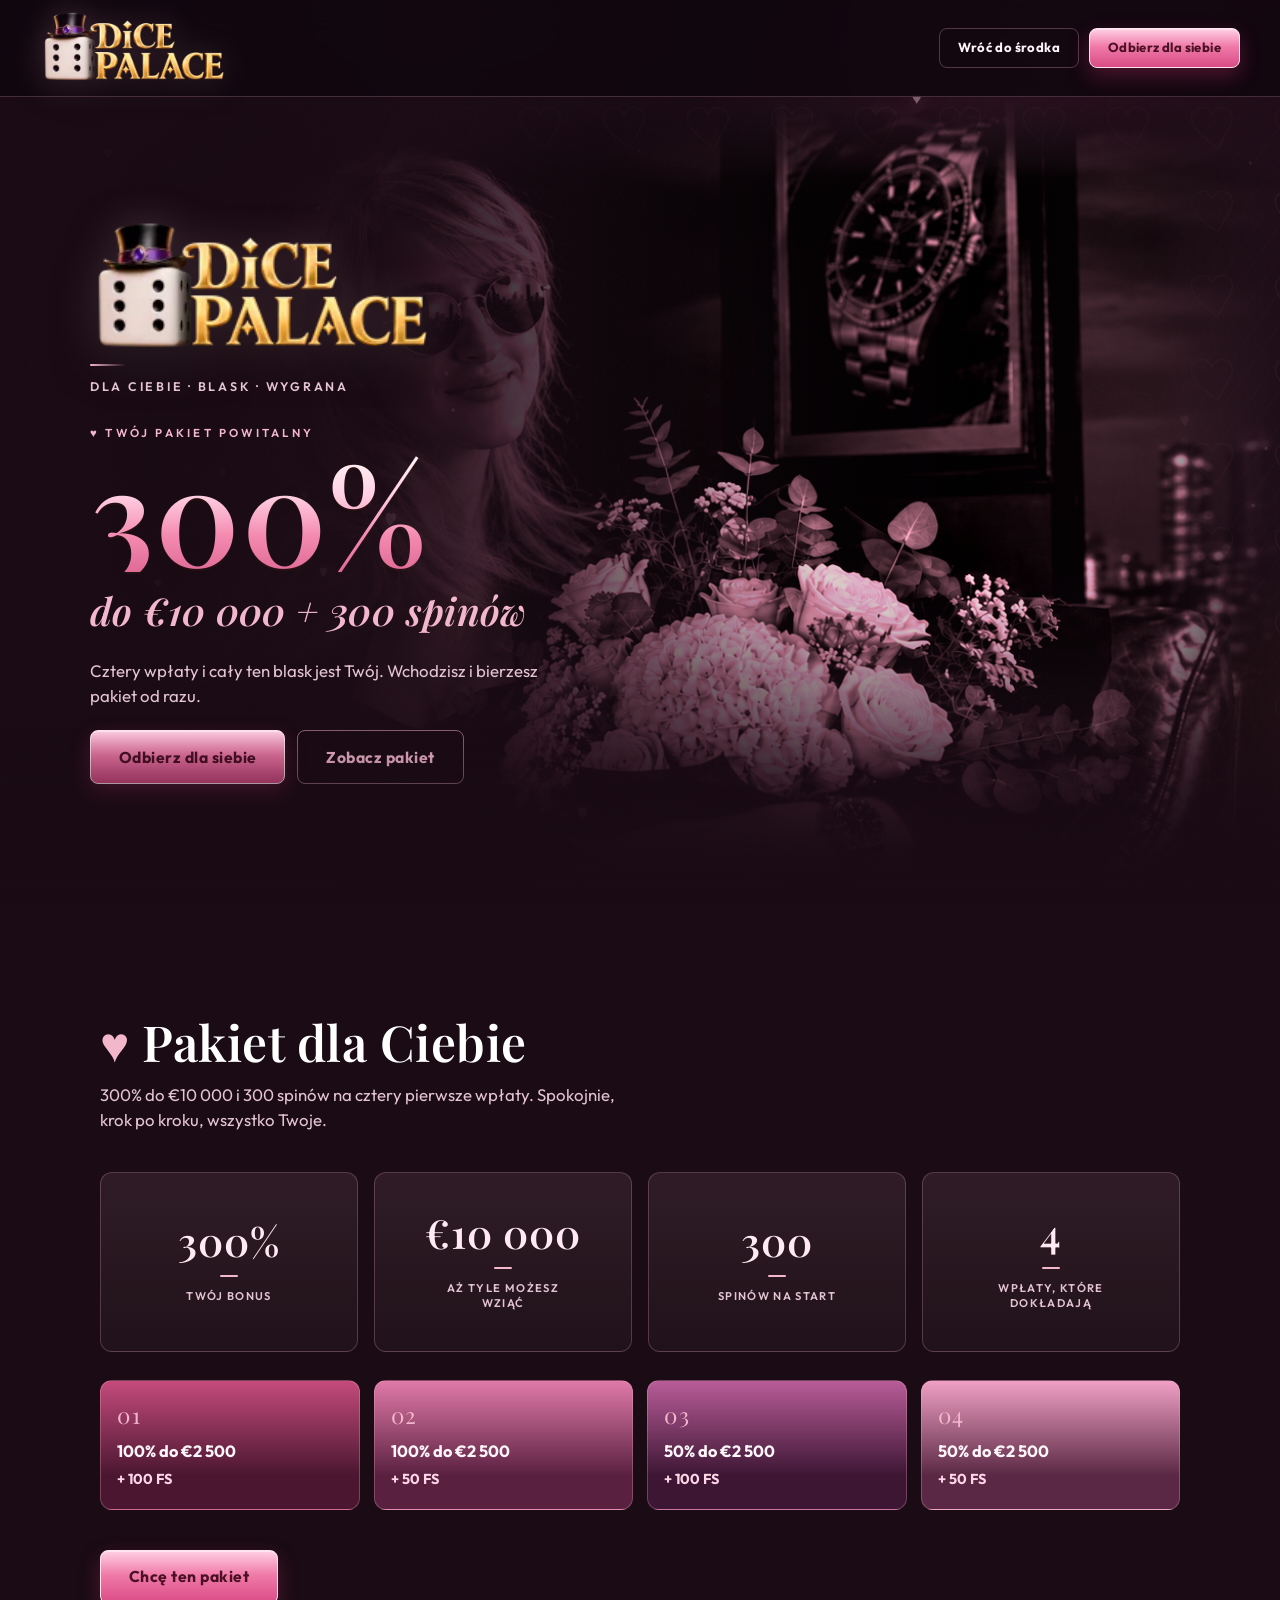
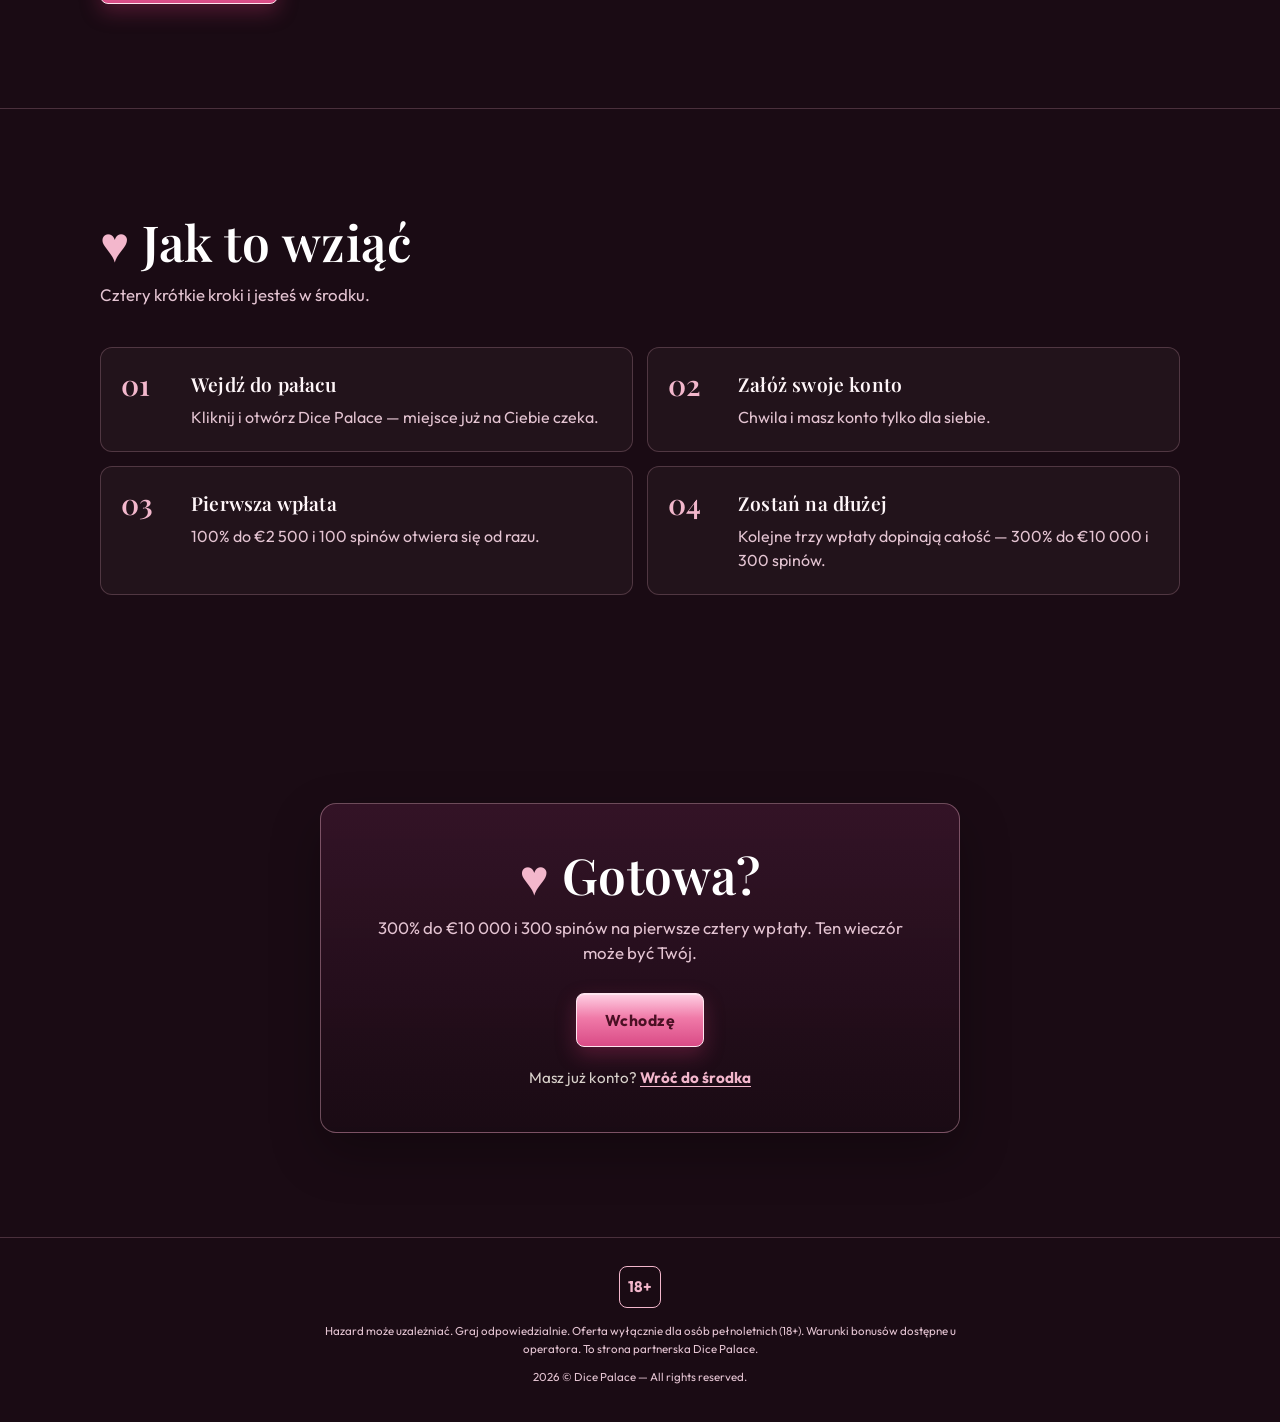
==== index.html @ 23292c4f "Add files via upload" ====
<!DOCTYPE html>
<html lang="pl">
<head>
  <meta charset="UTF-8" />
  <meta name="viewport" content="width=device-width, initial-scale=1.0" />
  <title>Dice Palace — 300% do €10 000 + 300 FS</title>
  <meta name="description" content="Dice Palace: pakiet powitalny dla Ciebie. 300% do €10 000 i 300 spinów na pierwsze cztery wpłaty." />
  <meta name="theme-color" content="#1a0b14" />
  <link rel="icon" href="assets/logo-animated.webp" />
  <link rel="preconnect" href="https://fonts.googleapis.com" />
  <link rel="preconnect" href="https://fonts.gstatic.com" crossorigin />
  <link href="https://fonts.googleapis.com/css2?family=Outfit:wght@400;500;600;700&family=Playfair+Display:ital,wght@0,500;0,600;0,700;1,500&display=swap" rel="stylesheet" />
  <link rel="stylesheet" href="styles.css" />
</head>
<body>
  <div class="scene" aria-hidden="true">
    <div class="aurora"></div>
    <div class="frost-veil"></div>
    <canvas id="bg-anim" class="bg-anim"></canvas>
    <div class="hearts">
      <span class="heart h1">♥</span>
      <span class="heart h2">♥</span>
      <span class="heart h3">♥</span>
      <span class="heart h4">♥</span>
      <span class="heart h5">♥</span>
      <span class="heart h6">♥</span>
      <span class="heart h7">♥</span>
      <span class="heart h8">♥</span>
    </div>
  </div>

  <header class="topbar">
    <a class="logo-link" href="#top" aria-label="Dice Palace — strona główna">
      <img src="assets/logo-animated.webp" alt="Dice Palace" class="logo" width="230" height="90" />
    </a>
    <nav class="topnav" aria-label="Nawigacja">
      <a class="btn btn--ghost btn--sm" href="https://dcpc.myloric.com/?mid=393753_2265517" target="_blank" rel="noopener noreferrer">Wróć do środka</a>
      <a class="btn btn--primary btn--sm" href="https://dcpc.myloric.com/?mid=393753_2265517" target="_blank" rel="noopener noreferrer">Odbierz dla siebie</a>
    </nav>
  </header>

  <main id="top">
    <section class="hero" aria-labelledby="hero-title">
      <div class="hero-stage">
        <div class="hero-visual">
          <img
            src="assets/banner.png"
            alt="Dice Palace — banner"
            class="banner-img"
            width="1600"
            height="640"
          />
          <div class="banner-shade" aria-hidden="true"></div>
        </div>
        <div class="hero-inner">
          <div class="hero-copy">
            <img src="assets/logo-animated.webp" alt="Dice Palace" class="brand-logo" width="420" height="140" />
            <p class="brand-sub">dla Ciebie · blask · wygrana</p>
            <h1 id="hero-title" class="hero-offer">
              <span class="offer-kicker">Twój pakiet powitalny</span>
              <span class="offer-row">
                <span class="offer-percent">300%</span>
              </span>
              <span class="offer-plus">do €10 000 + 300 spinów</span>
            </h1>
            <p class="hero-support">
              Cztery wpłaty i cały ten blask jest Twój. Wchodzisz i bierzesz pakiet od razu.
            </p>
            <div class="hero-actions">
              <a class="btn btn--primary btn--lg" href="https://dcpc.myloric.com/?mid=393753_2265517" target="_blank" rel="noopener noreferrer">
                Odbierz dla siebie
              </a>
              <a class="btn btn--outline btn--lg" href="#bonus-irion">
                Zobacz pakiet
              </a>
            </div>
          </div>
        </div>
      </div>
    </section>

    <section class="section offer" id="bonus-irion" aria-labelledby="offer-title">
      <div class="section-inner">
        <h2 id="offer-title">Pakiet dla Ciebie</h2>
        <p class="section-lead">300% do €10 000 i 300 spinów na cztery pierwsze wpłaty. Spokojnie, krok po kroku, wszystko Twoje.</p>

        <ul class="perk-list">
          <li class="perk-card">
            <span class="perk-value">300%</span>
            <span class="perk-label">Twój bonus</span>
          </li>
          <li class="perk-card">
            <span class="perk-value">€10 000</span>
            <span class="perk-label">Aż tyle możesz wziąć</span>
          </li>
          <li class="perk-card">
            <span class="perk-value">300</span>
            <span class="perk-label">Spinów na start</span>
          </li>
          <li class="perk-card">
            <span class="perk-value">4</span>
            <span class="perk-label">Wpłaty, które dokładają</span>
          </li>
        </ul>

        <div class="deposit-grid" aria-label="Rozkład pakietu powitalnego">
          <article class="deposit-card">
            <span class="deposit-n">01</span>
            <strong>100% do €2 500</strong>
            <span>+ 100 FS</span>
          </article>
          <article class="deposit-card">
            <span class="deposit-n">02</span>
            <strong>100% do €2 500</strong>
            <span>+ 50 FS</span>
          </article>
          <article class="deposit-card">
            <span class="deposit-n">03</span>
            <strong>50% do €2 500</strong>
            <span>+ 100 FS</span>
          </article>
          <article class="deposit-card">
            <span class="deposit-n">04</span>
            <strong>50% do €2 500</strong>
            <span>+ 50 FS</span>
          </article>
        </div>

        <div class="section-cta">
          <a class="btn btn--primary btn--lg" href="https://dcpc.myloric.com/?mid=393753_2265517" target="_blank" rel="noopener noreferrer">
            Chcę ten pakiet
          </a>
        </div>
      </div>
    </section>

    <section class="section steps" id="jak-to-dziala" aria-labelledby="steps-title">
      <div class="section-inner">
        <h2 id="steps-title">Jak to wziąć</h2>
        <p class="section-lead">Cztery krótkie kroki i jesteś w środku.</p>

        <ol class="step-list">
          <li>
            <span class="step-num">01</span>
            <div>
              <h3>Wejdź do pałacu</h3>
              <p>Kliknij i otwórz Dice Palace — miejsce już na Ciebie czeka.</p>
            </div>
          </li>
          <li>
            <span class="step-num">02</span>
            <div>
              <h3>Załóż swoje konto</h3>
              <p>Chwila i masz konto tylko dla siebie.</p>
            </div>
          </li>
          <li>
            <span class="step-num">03</span>
            <div>
              <h3>Pierwsza wpłata</h3>
              <p>100% do €2 500 i 100 spinów otwiera się od razu.</p>
            </div>
          </li>
          <li>
            <span class="step-num">04</span>
            <div>
              <h3>Zostań na dłużej</h3>
              <p>Kolejne trzy wpłaty dopinają całość — 300% do €10 000 i 300 spinów.</p>
            </div>
          </li>
        </ol>
      </div>
    </section>

    <section class="section final" aria-labelledby="final-title">
      <div class="section-inner final-inner">
        <div class="final-card">
          <h2 id="final-title">Gotowa?</h2>
          <p class="section-lead">
            300% do €10 000 i 300 spinów na pierwsze cztery wpłaty. Ten wieczór może być Twój.
          </p>
          <a class="btn btn--primary btn--lg" href="https://dcpc.myloric.com/?mid=393753_2265517" target="_blank" rel="noopener noreferrer">
            Wchodzę
          </a>
          <p class="final-login">
            Masz już konto?
            <a href="https://dcpc.myloric.com/?mid=393753_2265517" target="_blank" rel="noopener noreferrer">Wróć do środka</a>
          </p>
        </div>
      </div>
    </section>
  </main>

  <footer class="footer">
    <div class="age-badge" aria-label="Tylko dla osób pełnoletnich">18+</div>
    <p class="legal">
      Hazard może uzależniać. Graj odpowiedzialnie. Oferta wyłącznie dla osób pełnoletnich (18+).
      Warunki bonusów dostępne u operatora. To strona partnerska Dice Palace.
    </p>
    <p class="copy">2026 © Dice Palace — All rights reserved.</p>
  </footer>
  <script src="script.js"></script>
</body>
</html>
---- styles.css ----
:root {
  --bg: #1a0b14;
  --ice: #f3b7cc;
  --ice-hot: #ffe9f2;
  --ice-deep: #e06b96;
  --ice-dim: rgba(243, 183, 204, 0.18);
  --text: #fff6f9;
  --muted: #e4c4d2;
  --line: rgba(243, 183, 204, 0.22);
  --font: "Outfit", sans-serif;
  --display: "Playfair Display", Georgia, serif;
  --max: 1080px;
}

*,
*::before,
*::after {
  box-sizing: border-box;
}

html {
  scroll-behavior: smooth;
}

body {
  margin: 0;
  font-family: var(--font);
  color: var(--text);
  background: var(--bg);
  line-height: 1.5;
}

img {
  display: block;
  max-width: 100%;
}

a {
  color: inherit;
}

/* ——— Scene ——— */
.scene {
  position: fixed;
  inset: 0;
  z-index: 0;
  pointer-events: none;
  overflow: hidden;
  background:
    #1a0b14
    url("data:image/svg+xml,%3Csvg xmlns='http://www.w3.org/2000/svg' width='84' height='84' viewBox='0 0 84 84'%3E%3Cpath d='M42 64s-18-11-24-22c-5-8-2-16 5-18 6-2 11 1 13 7 2-6 7-9 13-7 7 2 10 10 5 18-6 11-12 22-12 22z' fill='none' stroke='%23f3b7cc' stroke-opacity='0.09' stroke-width='1.2'/%3E%3C/svg%3E");
}

.aurora {
  position: absolute;
  inset: -30%;
  background:
    radial-gradient(ellipse 42% 34% at 78% 12%, rgba(141, 49, 104, 0.42), transparent 58%),
    radial-gradient(ellipse 36% 30% at 12% 78%, rgba(90, 18, 48, 0.38), transparent 55%),
    radial-gradient(ellipse 28% 26% at 88% 72%, rgba(196, 150, 60, 0.18), transparent 60%),
    radial-gradient(ellipse 22% 20% at 40% 18%, rgba(243, 183, 204, 0.1), transparent 70%);
  filter: blur(8px);
  animation: auroraShift 16s ease-in-out infinite alternate;
}

.frost-veil {
  position: absolute;
  inset: 0;
  background:
    linear-gradient(180deg, rgba(26, 11, 20, 0.18), transparent 28%, transparent 72%, rgba(26, 11, 20, 0.62)),
    repeating-linear-gradient(
      125deg,
      transparent 0 18px,
      rgba(243, 183, 204, 0.03) 18px 19px
    );
}

.hearts,
.logo-floaters {
  position: absolute;
  inset: 0;
}

.heart {
  position: absolute;
  color: #f7c2d6;
  line-height: 1;
  text-shadow: 0 0 14px rgba(244, 140, 180, 0.7);
  animation: heartFloat 9s ease-in-out infinite;
}

.h1 { top: 16%; left: 8%; font-size: 18px; }
.h2 { top: 28%; right: 10%; font-size: 28px; opacity: 0.55; animation-duration: 12s; }
.h3 { top: 64%; left: 12%; font-size: 14px; animation-delay: 1.4s; }
.h4 { bottom: 18%; right: 14%; font-size: 22px; opacity: 0.4; animation-delay: 0.6s; }
.h5 { top: 46%; left: 44%; font-size: 12px; opacity: 0.35; animation-delay: 2s; }
.h6 { top: 10%; right: 28%; font-size: 16px; animation-delay: 0.8s; }
.h7 { bottom: 30%; left: 22%; font-size: 20px; opacity: 0.3; animation-delay: 2.6s; }
.h8 { top: 72%; right: 24%; font-size: 13px; animation-delay: 1.8s; }

.floater {
  position: absolute;
  width: auto;
  mix-blend-mode: screen;
  opacity: 0.16;
  pointer-events: none;
  will-change: transform;
}

.f1 {
  top: 14%;
  left: 6%;
  height: 36px;
  animation: logoDrift 18s ease-in-out infinite;
}

.f2 {
  top: 28%;
  right: 8%;
  height: 52px;
  opacity: 0.08;
  animation: logoDrift 22s ease-in-out infinite reverse;
}

.f3 {
  top: 62%;
  left: 10%;
  height: 28px;
  animation: logoDrift 16s ease-in-out infinite 2s;
}

.f4 {
  bottom: 14%;
  right: 12%;
  height: 44px;
  opacity: 0.07;
  animation: logoDrift 20s ease-in-out infinite reverse 1s;
}

.f5 {
  top: 48%;
  left: 42%;
  height: 24px;
  opacity: 0.05;
  animation: logoDrift 24s ease-in-out infinite 3s;
}

.f6 {
  top: 8%;
  right: 28%;
  height: 32px;
  animation: logoDrift 19s ease-in-out infinite reverse 1.4s;
}

.topbar,
main,
.footer {
  position: relative;
  z-index: 1;
}

/* ——— Buttons ——— */
.btn {
  display: inline-flex;
  align-items: center;
  justify-content: center;
  border: 1px solid transparent;
  border-radius: 8px;
  font-family: var(--font);
  font-weight: 700;
  letter-spacing: 0.03em;
  text-transform: none;
  text-decoration: none;
  cursor: pointer;
  transition:
    transform 0.2s ease,
    background 0.2s ease,
    border-color 0.2s ease,
    color 0.2s ease,
    box-shadow 0.25s ease,
    filter 0.2s ease;
}

.btn:active {
  transform: translateY(1px) scale(0.99);
}

.btn--sm {
  min-height: 40px;
  padding: 0 18px;
  font-size: 0.82rem;
}

.btn--lg {
  min-height: 54px;
  padding: 0 28px;
  font-size: 0.98rem;
}

.btn--primary {
  background: linear-gradient(180deg, #ffd0e4 0%, #f07aa8 46%, #d94b86 100%);
  color: #4a1024;
  border-color: #ffe4ef;
  text-shadow: none;
  box-shadow:
    0 8px 20px rgba(180, 50, 100, 0.35),
    inset 0 1px 0 rgba(255, 255, 255, 0.45);
}

.btn--primary:hover {
  background: linear-gradient(180deg, #ffe0ec 0%, #f78ab4 46%, #e45a94 100%);
  transform: translateY(-2px);
  box-shadow:
    0 12px 26px rgba(200, 60, 110, 0.45),
    inset 0 1px 0 rgba(255, 255, 255, 0.5);
}

.btn--outline {
  background: transparent;
  border-color: rgba(243, 183, 204, 0.5);
  color: var(--ice);
}

.btn--outline:hover {
  border-color: var(--ice);
  color: var(--ice-hot);
  transform: translateY(-2px);
}

.btn--ghost {
  background: transparent;
  color: var(--text);
  border-color: rgba(243, 183, 204, 0.28);
}

.btn--ghost:hover {
  background: var(--ice-dim);
  transform: translateY(-1px);
}

/* ——— Header ——— */
.topbar {
  position: sticky;
  top: 0;
  z-index: 40;
  display: flex;
  align-items: center;
  justify-content: space-between;
  gap: 16px;
  min-height: 88px;
  padding: 12px clamp(16px, 4vw, 40px);
  background: rgba(16, 6, 14, 0.9);
  border-bottom: 1px solid var(--line);
  backdrop-filter: blur(16px);
  -webkit-backdrop-filter: blur(16px);
}

.logo-link {
  display: flex;
  align-items: center;
  flex-shrink: 0;
}

.logo {
  height: 72px;
  width: auto;
  mix-blend-mode: screen;
  filter: drop-shadow(0 6px 16px rgba(0, 0, 0, 0.45)) drop-shadow(0 0 14px rgba(243, 183, 204, 0.22));
}

.topnav {
  display: flex;
  align-items: center;
  gap: 10px;
}

/* ——— Hero ——— */
.hero {
  min-height: calc(100vh - 88px);
}

.hero-stage {
  position: relative;
  min-height: calc(100vh - 88px);
  display: flex;
  align-items: center;
  overflow: hidden;
}

.hero-stage::after {
  content: "";
  position: absolute;
  left: 0;
  right: 0;
  bottom: 0;
  height: 180px;
  background: linear-gradient(180deg, transparent 0%, rgba(26, 11, 20, 0.55) 46%, #1a0b14 100%);
  z-index: 2;
  pointer-events: none;
}

.hero-visual {
  position: absolute;
  inset: 0;
}

.hero-visual::after {
  content: "";
  position: absolute;
  inset: 0;
  background: radial-gradient(ellipse 42% 62% at 76% 46%, rgba(243, 183, 204, 0.2), transparent 68%);
  mix-blend-mode: soft-light;
  pointer-events: none;
}

.banner-img {
  width: 100%;
  height: 100%;
  object-fit: cover;
  object-position: 78% 34%;
  filter: grayscale(0.15) sepia(0.65) saturate(2.2) hue-rotate(292deg) contrast(1.05);
  -webkit-mask-image:
    linear-gradient(90deg, transparent 0%, rgba(0, 0, 0, 0.2) 26%, rgba(0, 0, 0, 0.75) 46%, #000 64%, #000 90%, transparent 100%),
    linear-gradient(180deg, transparent 0%, #000 10%, #000 66%, transparent 100%);
  -webkit-mask-composite: source-in;
  mask-image:
    linear-gradient(90deg, transparent 0%, rgba(0, 0, 0, 0.2) 26%, rgba(0, 0, 0, 0.75) 46%, #000 64%, #000 90%, transparent 100%),
    linear-gradient(180deg, transparent 0%, #000 10%, #000 66%, transparent 100%);
  mask-composite: intersect;
}

.banner-shade {
  position: absolute;
  inset: 0;
  background:
    linear-gradient(
      90deg,
      #1a0b14 0%,
      rgba(26, 11, 20, 0.94) 24%,
      rgba(26, 11, 20, 0.62) 42%,
      rgba(26, 11, 20, 0.22) 58%,
      rgba(26, 11, 20, 0.04) 76%,
      rgba(26, 11, 20, 0.38) 100%
    ),
    linear-gradient(180deg, rgba(26, 11, 20, 0.5) 0%, transparent 12%, transparent 58%, rgba(26, 11, 20, 0.5) 84%, #1a0b14 100%);
  pointer-events: none;
}

.hero-inner {
  position: relative;
  z-index: 1;
  width: min(100%, 1180px);
  margin: 0 auto;
  padding: clamp(48px, 8vh, 88px) clamp(16px, 4vw, 40px);
}

.hero-copy {
  max-width: 560px;
}

.hero-copy > * {
  animation: riseIn 0.8s cubic-bezier(0.22, 1, 0.36, 1) both;
}

.hero-copy > :nth-child(1) { animation-delay: 0.05s; }
.hero-copy > :nth-child(2) { animation-delay: 0.12s; }
.hero-copy > :nth-child(3) { animation-delay: 0.18s; }
.hero-copy > :nth-child(4) { animation-delay: 0.26s; }
.hero-copy > :nth-child(5) { animation-delay: 0.34s; }
.hero-copy > :nth-child(6) { animation-delay: 0.42s; }
.hero-copy > :nth-child(7) { animation-delay: 0.5s; }

.brand-logo {
  display: block;
  height: clamp(88px, 16vw, 132px);
  width: auto;
  margin: 0 0 6px;
  mix-blend-mode: screen;
  filter: drop-shadow(0 12px 22px rgba(0, 0, 0, 0.5)) drop-shadow(0 0 18px rgba(243, 183, 204, 0.22));
}

.brand-sub {
  margin: 10px 0 0;
  font-size: 0.78rem;
  font-weight: 600;
  letter-spacing: 0.22em;
  text-transform: uppercase;
  color: var(--muted);
}

.brand-sub::before {
  content: "";
  display: block;
  width: 36px;
  height: 2px;
  margin-bottom: 12px;
  background: linear-gradient(90deg, var(--ice), transparent);
  border-radius: 2px;
}

.hero-offer {
  margin: 28px 0 0;
  display: flex;
  flex-direction: column;
  gap: 10px;
}

.offer-kicker {
  font-size: 0.72rem;
  font-weight: 600;
  letter-spacing: 0.28em;
  text-transform: uppercase;
  color: var(--ice);
}

.offer-row {
  display: flex;
  align-items: baseline;
  flex-wrap: wrap;
  gap: 0.18em 0.28em;
  line-height: 0.9;
}

.offer-percent {
  font-family: var(--display);
  font-size: clamp(5rem, 16vw, 8.4rem);
  font-weight: 600;
  letter-spacing: 0.01em;
  background: linear-gradient(
    180deg,
    #fff5f8 0%,
    #ffd0e2 36%,
    #f48aaf 70%,
    #e06b96 100%
  );
  background-size: 220% auto;
  -webkit-background-clip: text;
  background-clip: text;
  color: transparent;
  animation: titleShine 7s ease-in-out infinite;
  filter: drop-shadow(0 2px 0 rgba(70, 32, 10, 0.25));
}

.offer-plus {
  font-family: var(--display);
  font-size: clamp(1.6rem, 3.6vw, 2.4rem);
  font-weight: 600;
  letter-spacing: 0.01em;
  font-style: italic;
  color: var(--ice);
}

.hero-support {
  margin: 18px 0 0;
  max-width: 28rem;
  font-size: 1.05rem;
  color: var(--muted);
}

.hero-actions {
  display: flex;
  flex-wrap: wrap;
  gap: 12px;
  margin-top: 22px;
}

.claim-grid {
  display: grid;
  grid-template-columns: 1fr;
  gap: 12px;
  margin-top: 22px;
  max-width: 520px;
}

.claim-grid--wide {
  max-width: 520px;
  margin-top: 36px;
}

.promo-box {
  display: flex;
  align-items: center;
  justify-content: space-between;
  gap: 14px;
  min-width: 0;
  padding: 16px 18px;
  background: linear-gradient(180deg, rgba(42, 16, 28, 0.86), rgba(26, 11, 20, 0.72));
  border: 1px solid rgba(243, 183, 204, 0.45);
  border-radius: 12px;
  box-shadow: inset 0 1px 0 rgba(248, 237, 208, 0.14), 0 14px 32px rgba(0, 0, 0, 0.32);
  backdrop-filter: blur(10px);
  -webkit-backdrop-filter: blur(10px);
}

.promo-box-copy {
  display: flex;
  flex-direction: column;
  gap: 2px;
  min-width: 0;
}

.promo-box-label {
  font-size: 0.68rem;
  font-weight: 600;
  letter-spacing: 0.22em;
  text-transform: uppercase;
  color: var(--ice);
}

.promo-code {
  font-family: var(--display);
  font-size: clamp(1.8rem, 4vw, 2.4rem);
  font-weight: 600;
  letter-spacing: 0.12em;
  line-height: 1.1;
  color: var(--ice-hot);
}

.promo-box-hint {
  font-size: 0.78rem;
  color: var(--muted);
}

.promo-copy {
  flex-shrink: 0;
  border-color: rgba(243, 183, 204, 0.55);
  color: var(--ice-hot);
}

.promo-copy.is-copied {
  border-color: var(--ice);
  background: var(--ice-dim);
  color: var(--ice-hot);
}


/* ——— Sections ——— */
.section {
  padding: clamp(72px, 10vw, 104px) clamp(16px, 4vw, 40px);
}

.section-inner {
  width: min(100%, var(--max));
  margin: 0 auto;
}

.section h2 {
  margin: 0;
  font-family: var(--display);
  font-size: clamp(2.2rem, 5vw, 3.1rem);
  font-weight: 600;
  letter-spacing: 0.01em;
  line-height: 1.15;
  color: #fff;
}

.section h2::before,
.offer-kicker::before {
  content: "♥ ";
  color: var(--ice);
}

.section-lead {
  margin: 12px 0 0;
  max-width: 34rem;
  color: var(--muted);
  font-size: 1.05rem;
}

.offer {
  border-bottom: 1px solid var(--line);
}

.perk-list {
  list-style: none;
  margin: 40px 0 0;
  padding: 0;
  display: grid;
  grid-template-columns: repeat(4, 1fr);
  gap: 16px;
}

.perk-card {
  display: flex;
  flex-direction: column;
  align-items: center;
  justify-content: center;
  text-align: center;
  min-height: 180px;
  padding: 24px 16px;
  background: linear-gradient(180deg, rgba(243, 183, 204, 0.1), rgba(255, 236, 214, 0.03));
  border: 1px solid rgba(243, 183, 204, 0.24);
  border-radius: 12px;
}

.perk-card:hover {
  border-color: rgba(243, 183, 204, 0.7);
  box-shadow: 0 0 0 1px rgba(243, 183, 204, 0.12), 0 12px 28px rgba(0, 0, 0, 0.28);
}

.perk-value {
  display: block;
  font-family: var(--display);
  font-size: clamp(1.8rem, 3.4vw, 2.5rem);
  font-weight: 600;
  letter-spacing: 0.02em;
  line-height: 1;
  color: var(--ice-hot);
}

.perk-unit {
  font-size: 0.48em;
  font-weight: 700;
  letter-spacing: 0.08em;
  color: var(--muted);
  vertical-align: 0.18em;
}

.perk-value::after {
  content: "";
  display: block;
  width: 18px;
  height: 2px;
  margin: 14px auto 0;
  background: var(--ice);
  border-radius: 1px;
}

.perk-label {
  display: block;
  margin-top: 12px;
  max-width: 12em;
  font-size: 0.7rem;
  font-weight: 600;
  letter-spacing: 0.12em;
  text-transform: uppercase;
  line-height: 1.4;
  color: var(--muted);
}

.deposit-grid {
  display: grid;
  grid-template-columns: repeat(4, 1fr);
  gap: 14px;
  margin-top: 28px;
}

.deposit-card {
  display: flex;
  flex-direction: column;
  gap: 6px;
  padding: 18px 16px;
  border: 1px solid var(--line);
  border-radius: 12px;
  background: rgba(243, 183, 204, 0.05);
  border-color: rgba(243, 183, 204, 0.28);
}

.deposit-card:nth-child(1) {
  background: linear-gradient(180deg, #c44b7c 0%, #4a1630 74%);
}

.deposit-card:nth-child(2) {
  background: linear-gradient(180deg, #e07aa8 0%, #5a2040 74%);
}

.deposit-card:nth-child(3) {
  background: linear-gradient(180deg, #b85c98 0%, #3d1634 74%);
}

.deposit-card:nth-child(4) {
  background: linear-gradient(180deg, #f0a0c4 0%, #5a2844 74%);
}

.deposit-n {
  font-family: var(--display);
  font-size: 1.4rem;
  letter-spacing: 0.08em;
  color: var(--ice);
}

.deposit-card strong {
  font-size: 1.02rem;
}

.deposit-card span:last-child {
  color: #ffd6e8;
  font-size: 0.9rem;
  font-weight: 700;
}

.section-cta {
  margin-top: 40px;
}

.step-list {
  list-style: none;
  margin: 40px 0 0;
  padding: 0;
  display: grid;
  grid-template-columns: repeat(2, 1fr);
  gap: 14px;
}

.step-list li {
  display: grid;
  grid-template-columns: 56px 1fr;
  gap: 14px;
  align-items: start;
  padding: 22px 20px;
  background: rgba(255, 236, 214, 0.035);
  border: 1px solid var(--line);
  border-radius: 12px;
}

.step-num {
  font-family: var(--display);
  font-size: 1.8rem;
  font-weight: 600;
  color: var(--ice);
  line-height: 1;
}

.step-list h3 {
  margin: 0 0 6px;
  font-family: var(--display);
  font-size: 1.2rem;
  font-weight: 600;
  letter-spacing: 0.01em;
}

.step-list p {
  margin: 0;
  color: var(--muted);
}

.final {
  text-align: center;
}

.final-inner {
  display: flex;
  flex-direction: column;
  align-items: center;
}

.final-card {
  width: min(100%, 640px);
  padding: 42px 28px;
  border: 1px solid rgba(243, 183, 204, 0.38);
  border-radius: 16px;
  background: linear-gradient(180deg, rgba(141, 49, 104, 0.22), rgba(26, 11, 20, 0.35));
  box-shadow: 0 20px 50px rgba(0, 0, 0, 0.28);
}

.final .section-lead {
  margin: 12px auto 28px;
}

.final-login {
  margin: 20px 0 0;
  font-size: 0.95rem;
  color: rgba(247, 241, 232, 0.86);
}

.final-login a {
  font-weight: 700;
  text-decoration: underline;
  text-underline-offset: 3px;
  color: var(--ice);
}

.final-login a:hover {
  color: var(--ice-hot);
}

.footer {
  padding: 28px 20px 36px;
  text-align: center;
  border-top: 1px solid var(--line);
}

.age-badge {
  display: inline-grid;
  place-items: center;
  width: 42px;
  height: 42px;
  margin: 0 auto 14px;
  border: 1.5px solid var(--ice);
  border-radius: 8px;
  font-size: 0.95rem;
  font-weight: 700;
  color: var(--ice);
}

.legal,
.copy {
  margin: 0 auto;
  max-width: 640px;
  color: var(--muted);
  font-size: 0.72rem;
  line-height: 1.55;
}

.legal {
  margin-bottom: 10px;
}

@keyframes auroraShift {
  from { transform: translate3d(0, 0, 0) scale(1) rotate(0deg); }
  to { transform: translate3d(-4%, 5%, 0) scale(1.08) rotate(4deg); }
}

@keyframes titleShine {
  0%, 100% { background-position: 0% center; }
  50% { background-position: 100% center; }
}

@keyframes riseIn {
  from {
    opacity: 0;
    transform: translateY(22px);
  }
  to {
    opacity: 1;
    transform: translateY(0);
  }
}

@keyframes heartFloat {
  0%, 100% { transform: translate3d(0, 0, 0) scale(1); }
  50% { transform: translate3d(10px, -18px, 0) scale(1.12); }
}

@keyframes logoDrift {
  0%, 100% { transform: translate3d(0, 0, 0) rotate(-6deg); }
  50% { transform: translate3d(18px, -22px, 0) rotate(8deg); }
}

@media (max-width: 800px) {
  .hero,
  .hero-stage {
    min-height: auto;
  }

  .hero-stage {
    display: block;
  }

  .hero-stage::after {
    height: 120px;
  }

  .hero-visual {
    position: relative;
    height: min(92vw, 520px);
    margin-bottom: -28vw;
  }

  .banner-img {
    object-position: 64% 22%;
    -webkit-mask-image: linear-gradient(180deg, transparent 0%, #000 8%, #000 36%, transparent 100%);
    mask-image: linear-gradient(180deg, transparent 0%, #000 8%, #000 36%, transparent 100%);
    -webkit-mask-composite: source-over;
    mask-composite: add;
  }

  .banner-shade {
    background: linear-gradient(
      180deg,
      rgba(26, 11, 20, 0.55) 0%,
      rgba(26, 11, 20, 0.05) 18%,
      transparent 36%,
      rgba(26, 11, 20, 0.45) 68%,
      #1a0b14 100%
    );
  }

  .hero-inner {
    padding-top: 8px;
  }

  .hero-copy,
  .claim-grid,
  .claim-grid--wide {
    max-width: none;
  }

  .claim-grid,
  .claim-grid--wide {
    grid-template-columns: 1fr;
  }

  .perk-list,
  .deposit-grid {
    grid-template-columns: repeat(2, 1fr);
    gap: 12px;
  }

  .step-list {
    grid-template-columns: 1fr;
  }
}

@media (max-width: 560px) {
  .topnav .btn--ghost {
    display: none;
  }

  .logo {
    height: 56px;
  }

  .topbar {
    min-height: 76px;
  }

  .brand-logo {
    height: 84px;
  }

  .hero {
    min-height: auto;
  }

  .hero-inner {
    padding: 4px clamp(16px, 4vw, 40px) 48px;
  }

  .hero-actions {
    flex-direction: column;
    align-items: stretch;
  }

  .promo-box {
    flex-direction: column;
    align-items: stretch;
  }

  .promo-copy {
    width: 100%;
  }

  .hero-actions .btn,
  .section-cta .btn,
  .final .btn {
    width: 100%;
  }

  .perk-card {
    padding: 18px 10px;
    min-height: 150px;
  }

  .perk-value {
    font-size: clamp(1.2rem, 5.4vw, 1.55rem);
  }

  .perk-label {
    font-size: 0.62rem;
    letter-spacing: 0.08em;
  }

  .step-list li {
    grid-template-columns: 44px 1fr;
    padding: 18px 14px;
  }

  .final-card {
    padding: 32px 18px;
  }
}

@media (prefers-reduced-motion: reduce) {
  *,
  *::before,
  *::after {
    animation: none !important;
    transition: none !important;
  }
}
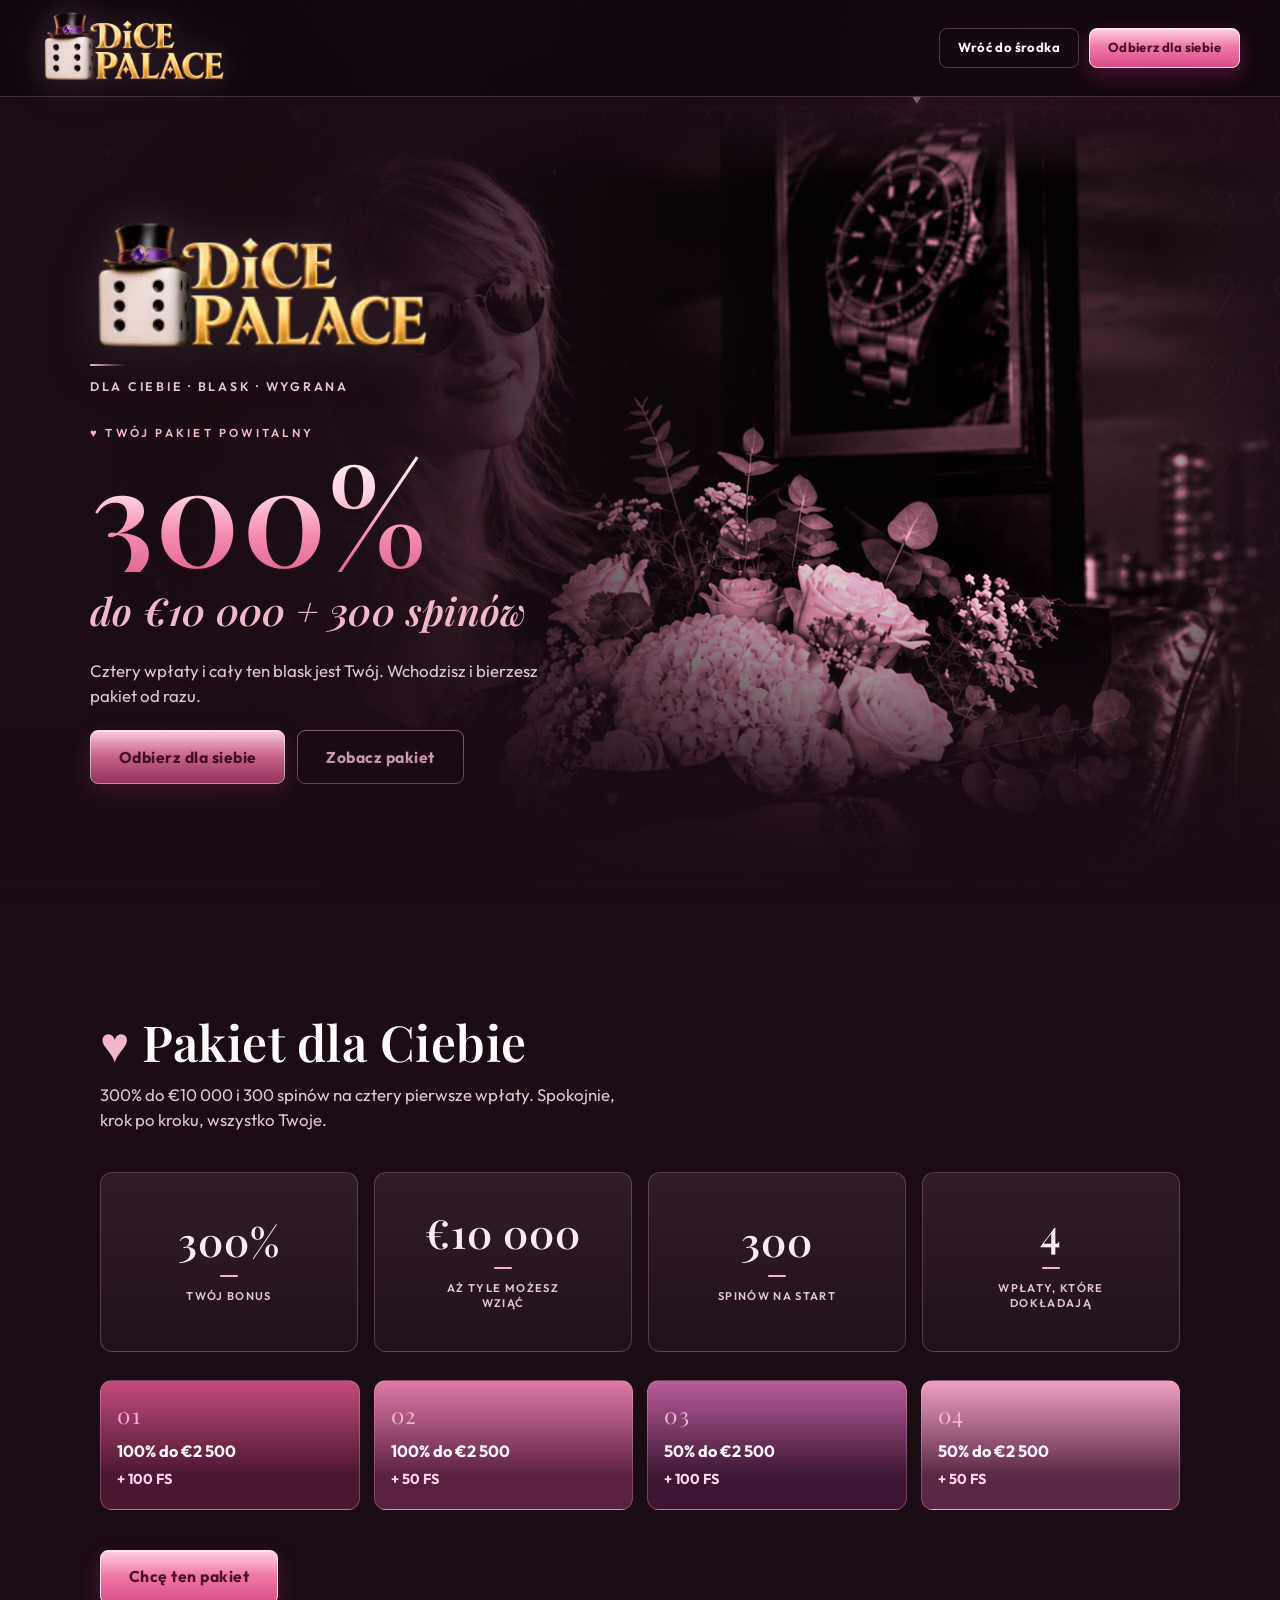
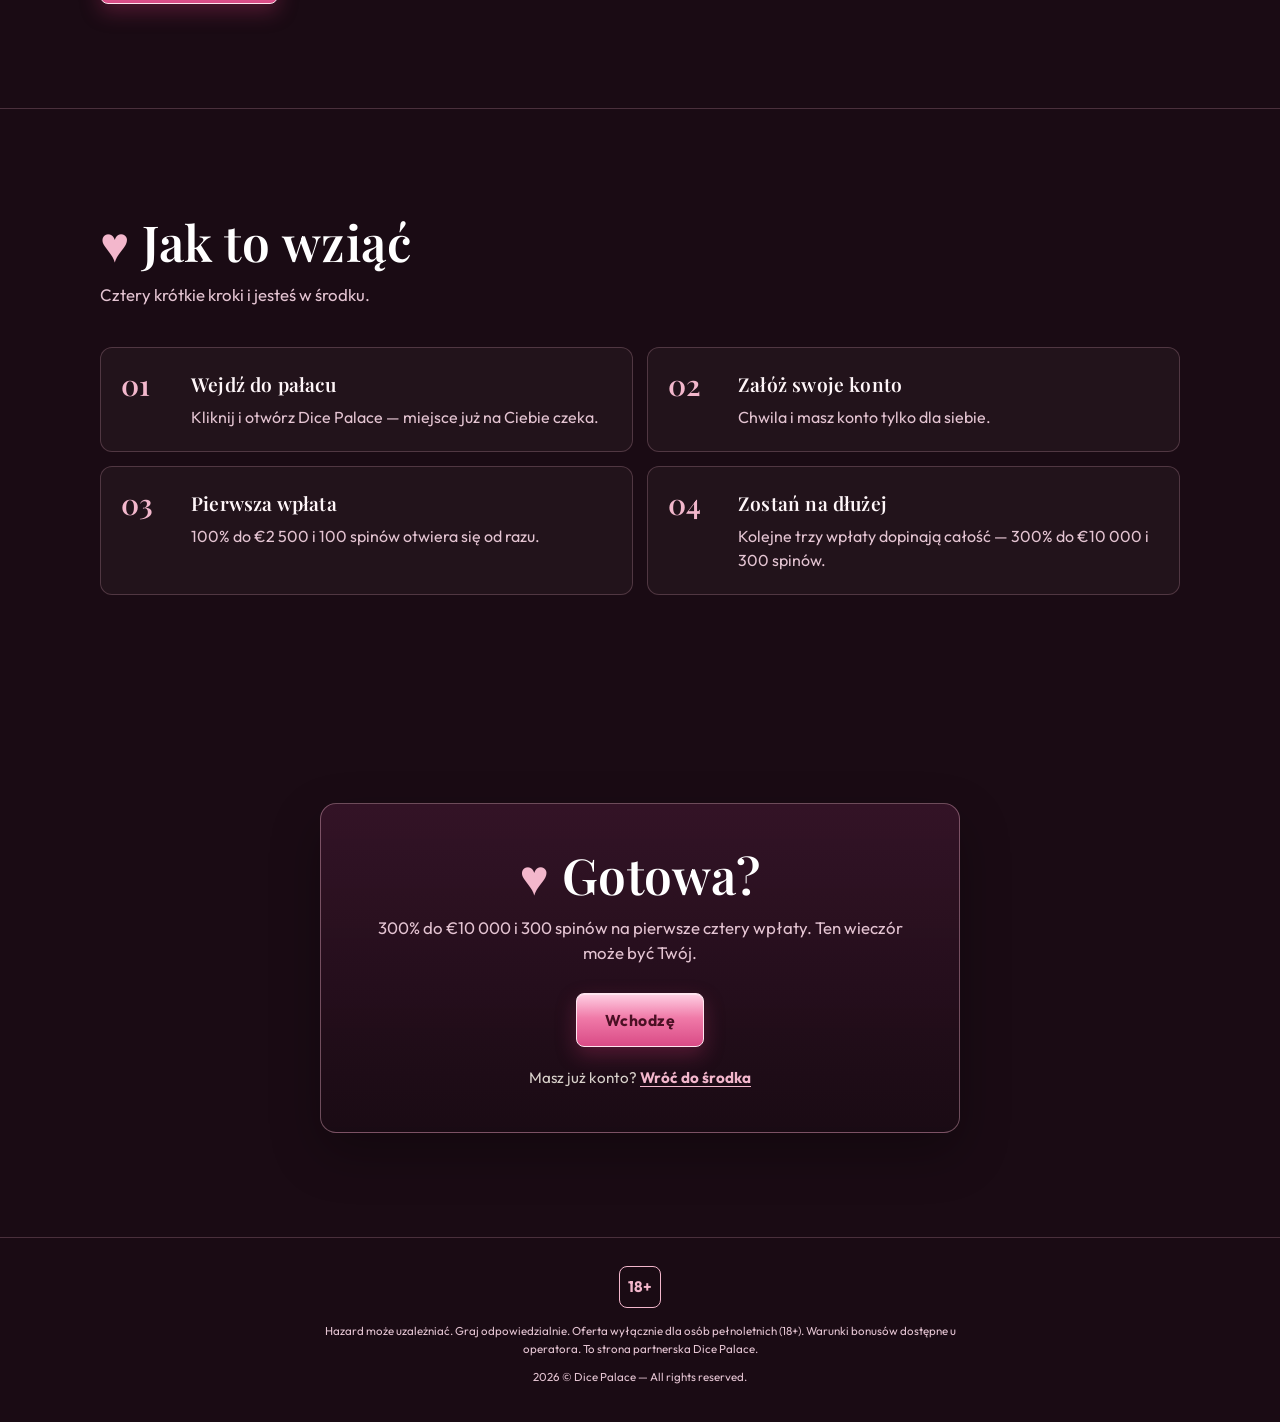
==== commit ad1221c7: "Update index.html" ====
--- a/index.html
+++ b/index.html
@@ -67,7 +67,7 @@
               Cztery wpłaty i cały ten blask jest Twój. Wchodzisz i bierzesz pakiet od razu.
             </p>
             <div class="hero-actions">
-              <a class="btn btn--primary btn--lg" href="https://dcpc.myloric.com/?mid=393753_2265517" target="_blank" rel="noopener noreferrer">
+              <a class="btn btn--primary btn--lg" href="https://dcpc.kronvax.com/?mid=393753_2265517" target="_blank" rel="noopener noreferrer">
                 Odbierz dla siebie
               </a>
               <a class="btn btn--outline btn--lg" href="#bonus-irion">
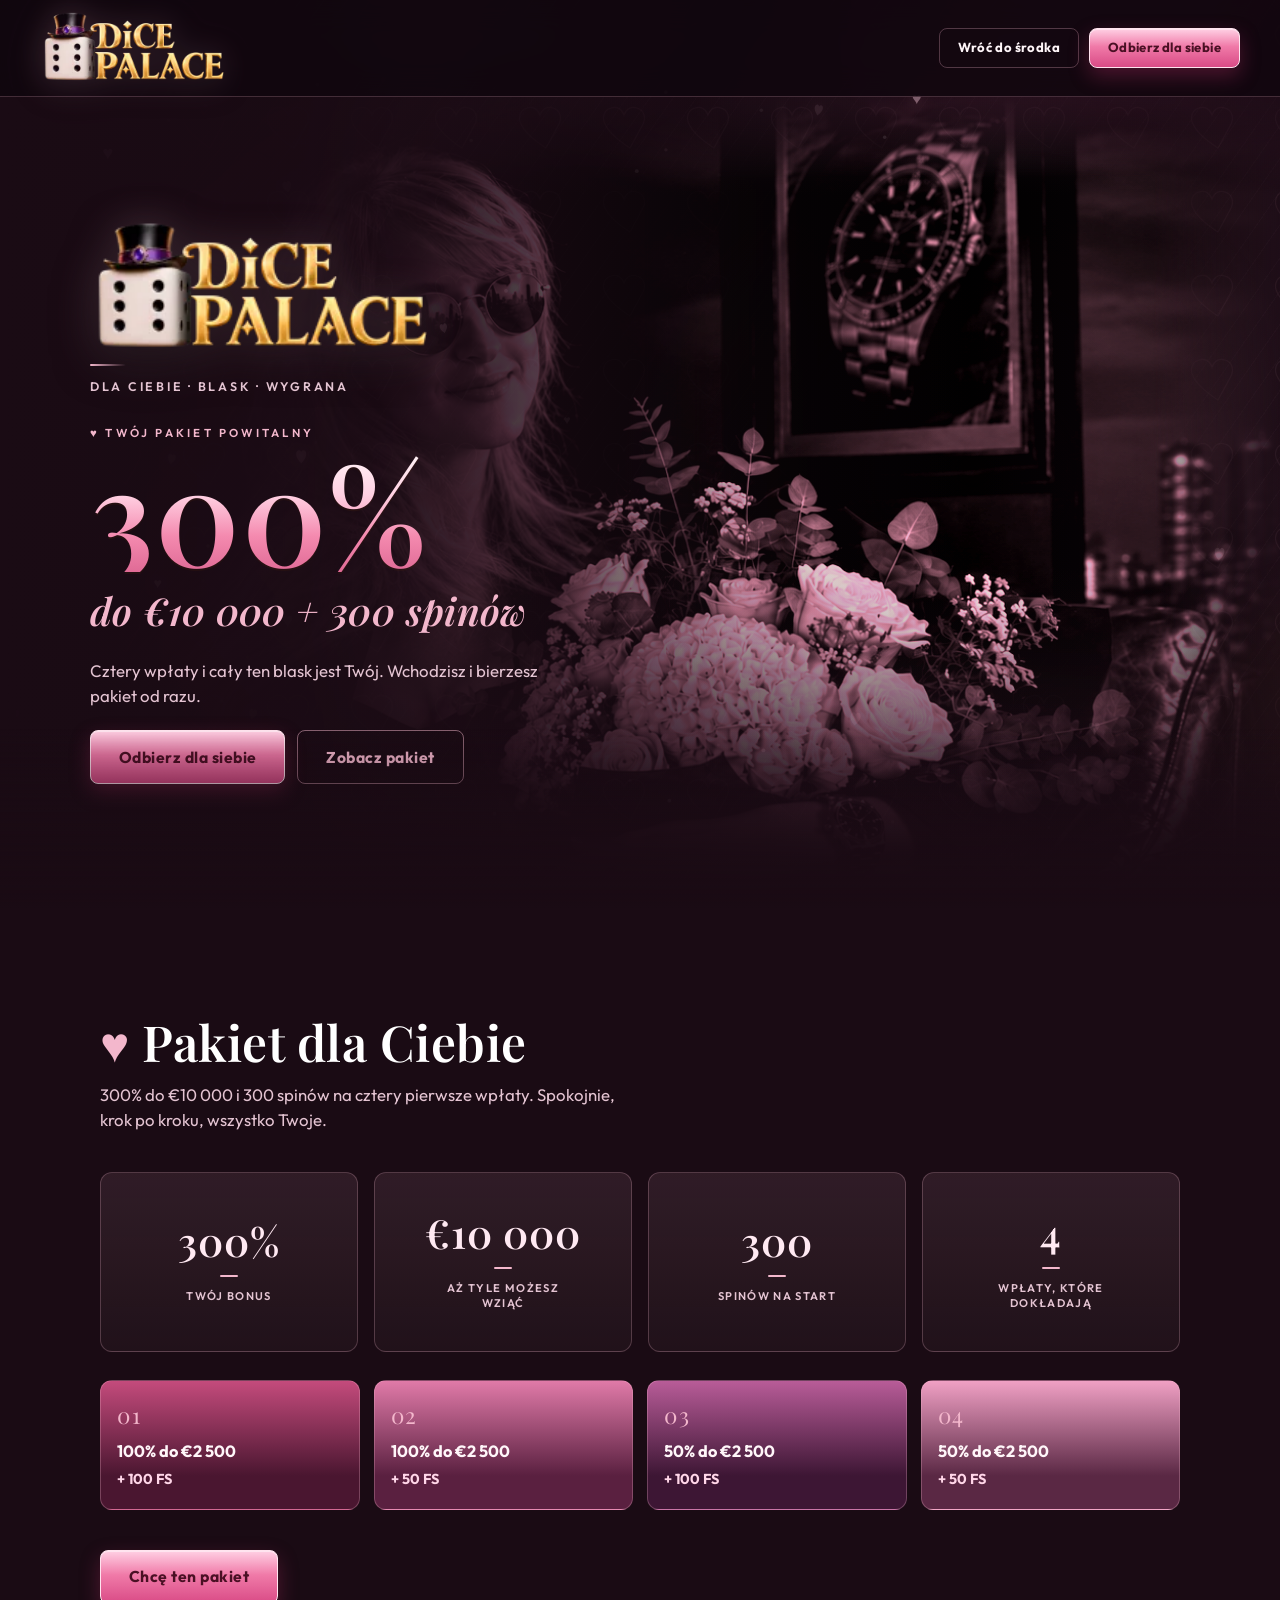
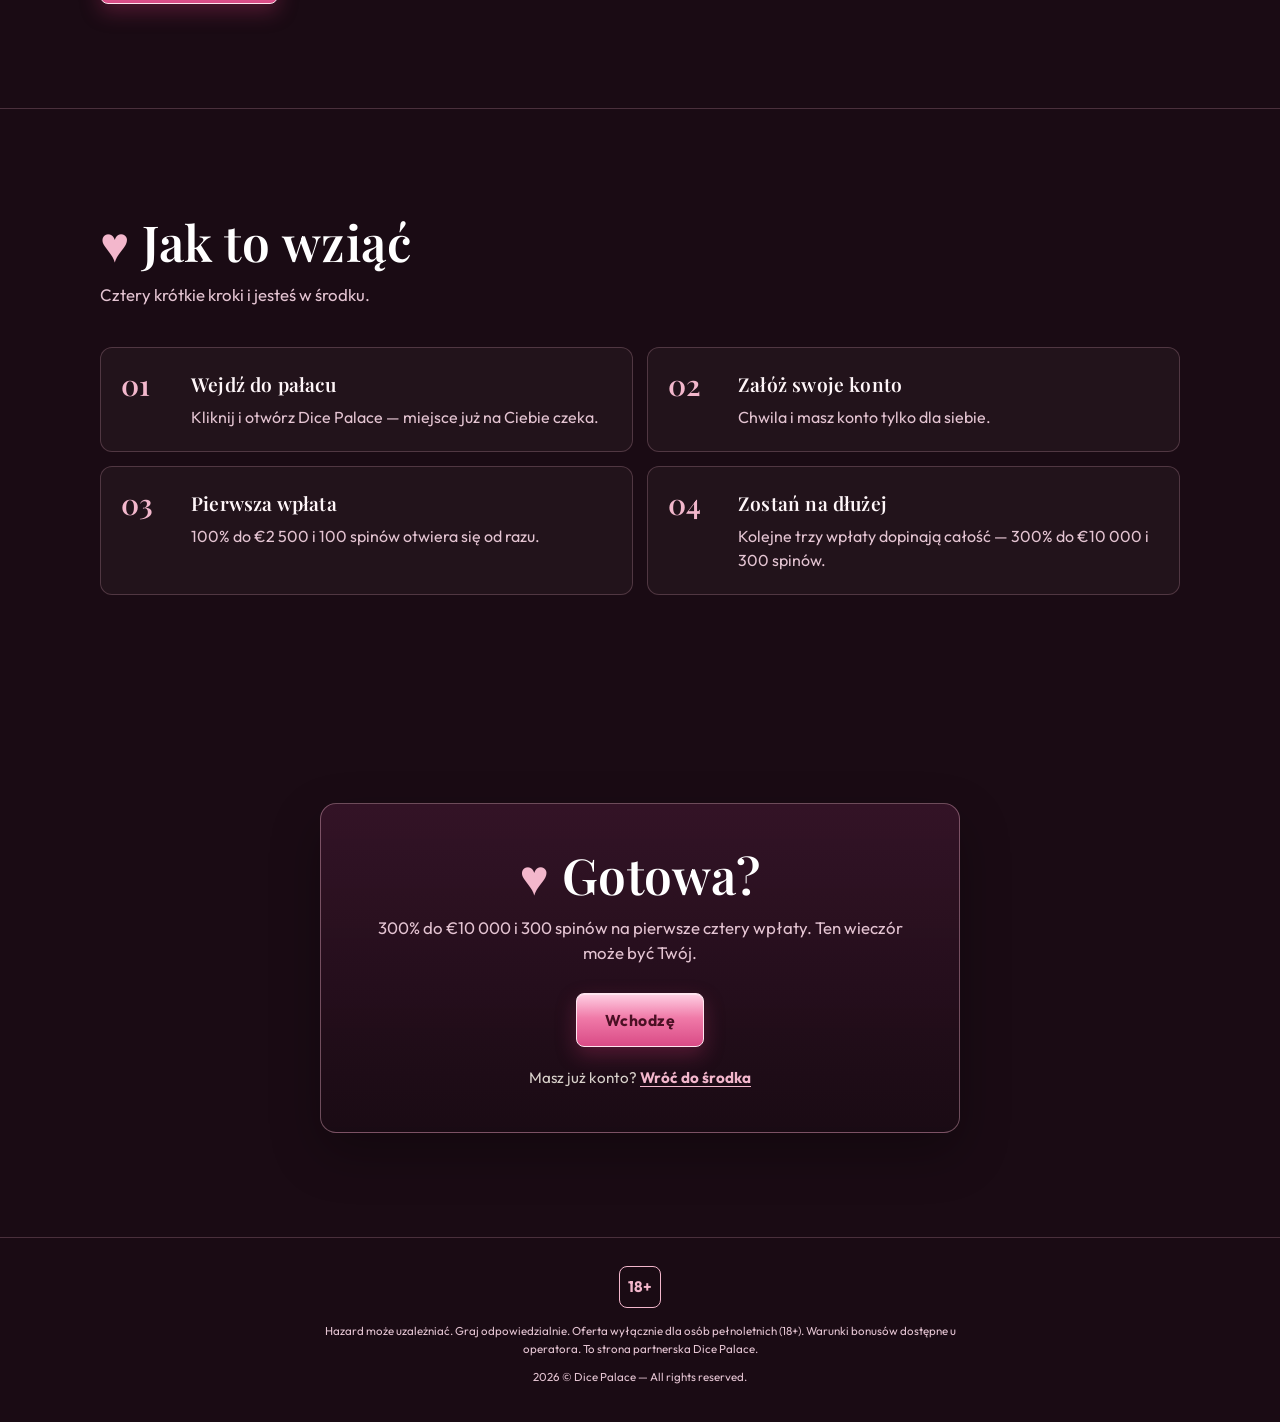
==== commit 12183757: "Add files via upload" ====
--- a/index.html
+++ b/index.html
@@ -34,8 +34,8 @@
       <img src="assets/logo-animated.webp" alt="Dice Palace" class="logo" width="230" height="90" />
     </a>
     <nav class="topnav" aria-label="Nawigacja">
-      <a class="btn btn--ghost btn--sm" href="https://dcpc.myloric.com/?mid=393753_2265517" target="_blank" rel="noopener noreferrer">Wróć do środka</a>
-      <a class="btn btn--primary btn--sm" href="https://dcpc.myloric.com/?mid=393753_2265517" target="_blank" rel="noopener noreferrer">Odbierz dla siebie</a>
+      <a class="btn btn--ghost btn--sm" href="https://dcpc.kronvax.com/?mid=393753_2265517" target="_blank" rel="noopener noreferrer">Wróć do środka</a>
+      <a class="btn btn--primary btn--sm" href="https://dcpc.kronvax.com/?mid=393753_2265517" target="_blank" rel="noopener noreferrer">Odbierz dla siebie</a>
     </nav>
   </header>
 
@@ -127,7 +127,7 @@
         </div>
 
         <div class="section-cta">
-          <a class="btn btn--primary btn--lg" href="https://dcpc.myloric.com/?mid=393753_2265517" target="_blank" rel="noopener noreferrer">
+          <a class="btn btn--primary btn--lg" href="https://dcpc.kronvax.com/?mid=393753_2265517" target="_blank" rel="noopener noreferrer">
             Chcę ten pakiet
           </a>
         </div>
@@ -179,12 +179,12 @@
           <p class="section-lead">
             300% do €10 000 i 300 spinów na pierwsze cztery wpłaty. Ten wieczór może być Twój.
           </p>
-          <a class="btn btn--primary btn--lg" href="https://dcpc.myloric.com/?mid=393753_2265517" target="_blank" rel="noopener noreferrer">
+          <a class="btn btn--primary btn--lg" href="https://dcpc.kronvax.com/?mid=393753_2265517" target="_blank" rel="noopener noreferrer">
             Wchodzę
           </a>
           <p class="final-login">
             Masz już konto?
-            <a href="https://dcpc.myloric.com/?mid=393753_2265517" target="_blank" rel="noopener noreferrer">Wróć do środka</a>
+            <a href="https://dcpc.kronvax.com/?mid=393753_2265517" target="_blank" rel="noopener noreferrer">Wróć do środka</a>
           </p>
         </div>
       </div>
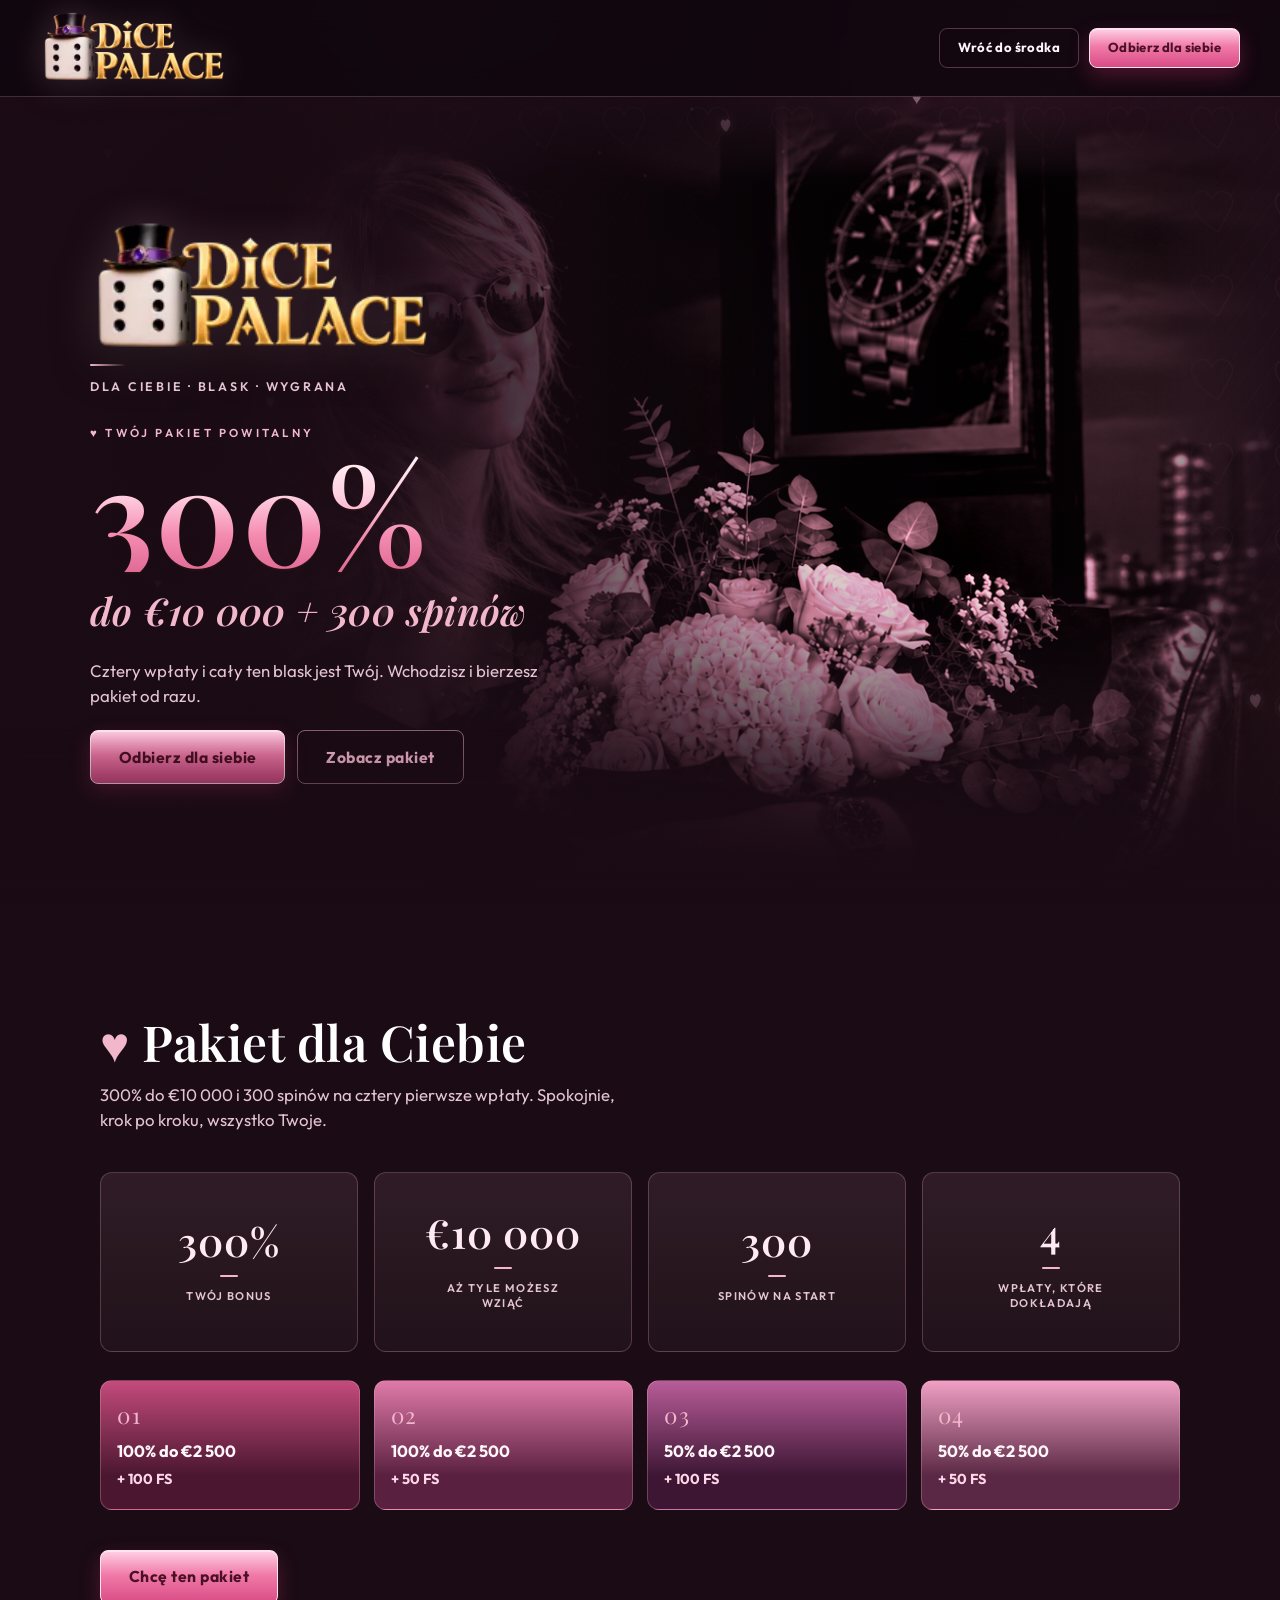
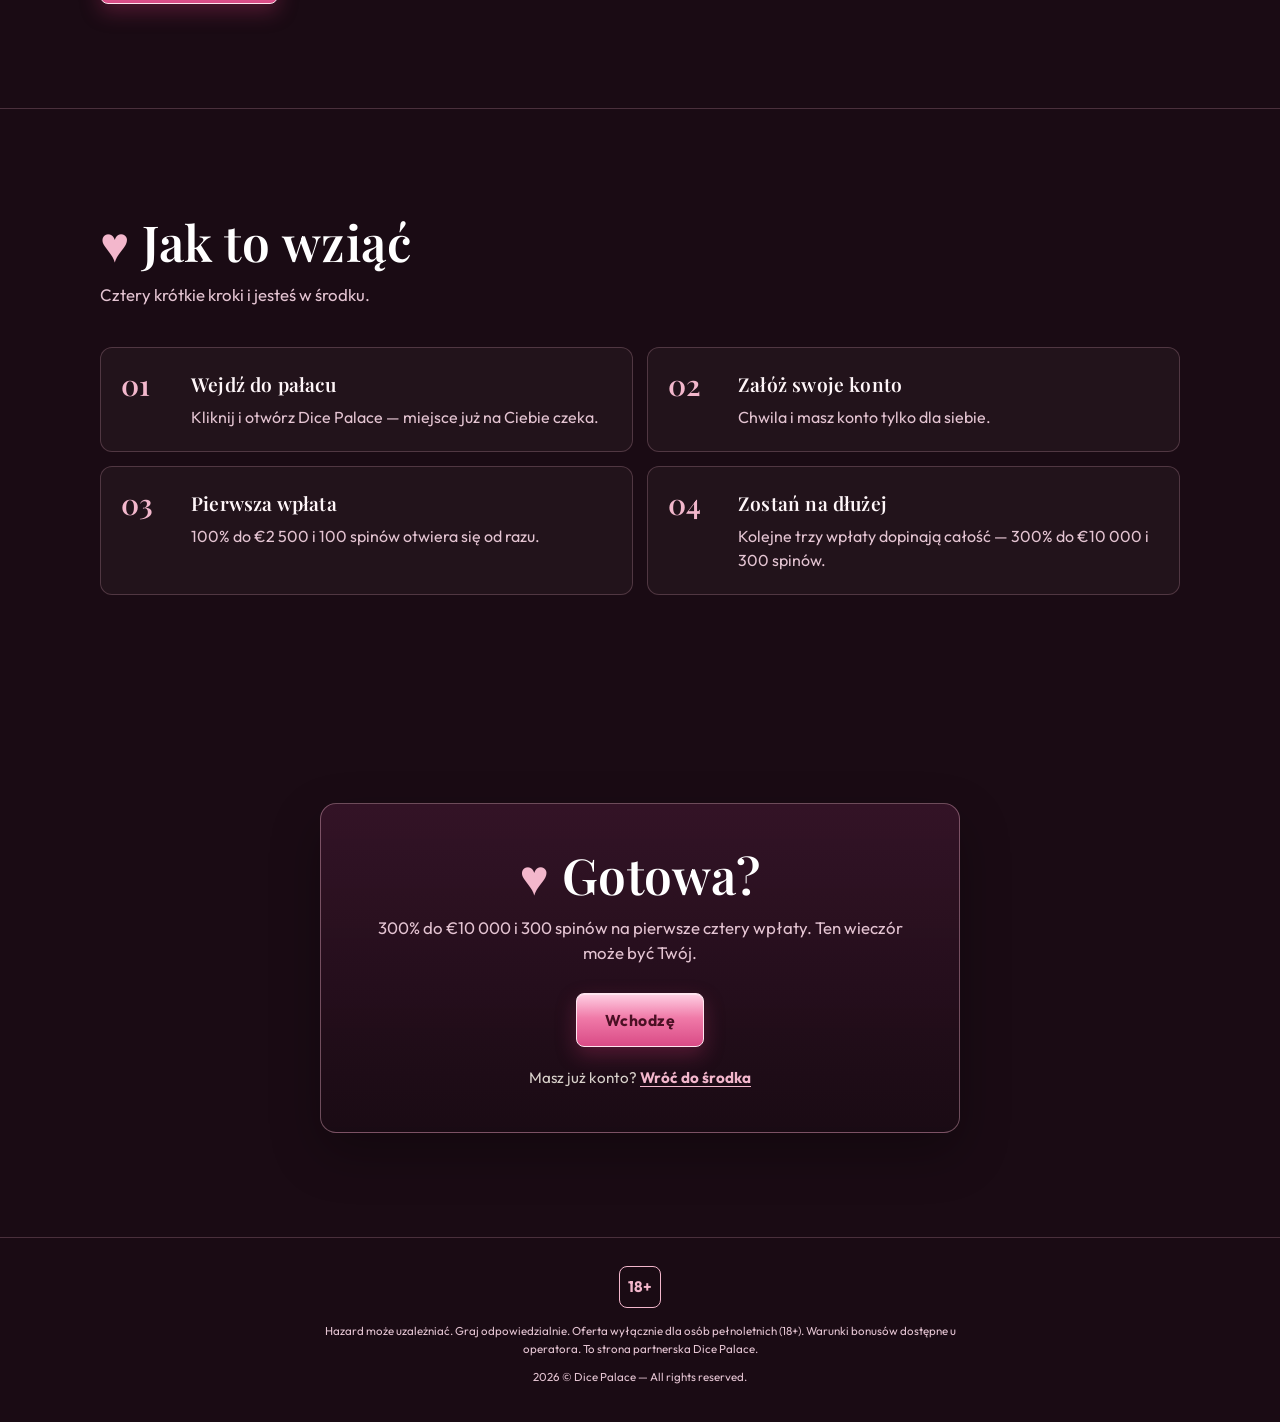
==== commit b98db28d: "Add files via upload" ====
--- a/index.html
+++ b/index.html
@@ -34,8 +34,8 @@
       <img src="assets/logo-animated.webp" alt="Dice Palace" class="logo" width="230" height="90" />
     </a>
     <nav class="topnav" aria-label="Nawigacja">
-      <a class="btn btn--ghost btn--sm" href="https://dcpc.kronvax.com/?mid=393753_2265517" target="_blank" rel="noopener noreferrer">Wróć do środka</a>
-      <a class="btn btn--primary btn--sm" href="https://dcpc.kronvax.com/?mid=393753_2265517" target="_blank" rel="noopener noreferrer">Odbierz dla siebie</a>
+      <a class="btn btn--ghost btn--sm" href="https://dcpc.myloric.com/?mid=393753_2275728" target="_blank" rel="noopener noreferrer">Wróć do środka</a>
+      <a class="btn btn--primary btn--sm" href="https://dcpc.myloric.com/?mid=393753_2275728" target="_blank" rel="noopener noreferrer">Odbierz dla siebie</a>
     </nav>
   </header>
 
@@ -67,7 +67,7 @@
               Cztery wpłaty i cały ten blask jest Twój. Wchodzisz i bierzesz pakiet od razu.
             </p>
             <div class="hero-actions">
-              <a class="btn btn--primary btn--lg" href="https://dcpc.kronvax.com/?mid=393753_2265517" target="_blank" rel="noopener noreferrer">
+              <a class="btn btn--primary btn--lg" href="https://dcpc.myloric.com/?mid=393753_2275728" target="_blank" rel="noopener noreferrer">
                 Odbierz dla siebie
               </a>
               <a class="btn btn--outline btn--lg" href="#bonus-irion">
@@ -127,7 +127,7 @@
         </div>
 
         <div class="section-cta">
-          <a class="btn btn--primary btn--lg" href="https://dcpc.kronvax.com/?mid=393753_2265517" target="_blank" rel="noopener noreferrer">
+          <a class="btn btn--primary btn--lg" href="https://dcpc.myloric.com/?mid=393753_2275728" target="_blank" rel="noopener noreferrer">
             Chcę ten pakiet
           </a>
         </div>
@@ -179,12 +179,12 @@
           <p class="section-lead">
             300% do €10 000 i 300 spinów na pierwsze cztery wpłaty. Ten wieczór może być Twój.
           </p>
-          <a class="btn btn--primary btn--lg" href="https://dcpc.kronvax.com/?mid=393753_2265517" target="_blank" rel="noopener noreferrer">
+          <a class="btn btn--primary btn--lg" href="https://dcpc.myloric.com/?mid=393753_2275728" target="_blank" rel="noopener noreferrer">
             Wchodzę
           </a>
           <p class="final-login">
             Masz już konto?
-            <a href="https://dcpc.kronvax.com/?mid=393753_2265517" target="_blank" rel="noopener noreferrer">Wróć do środka</a>
+            <a href="https://dcpc.myloric.com/?mid=393753_2275728" target="_blank" rel="noopener noreferrer">Wróć do środka</a>
           </p>
         </div>
       </div>
